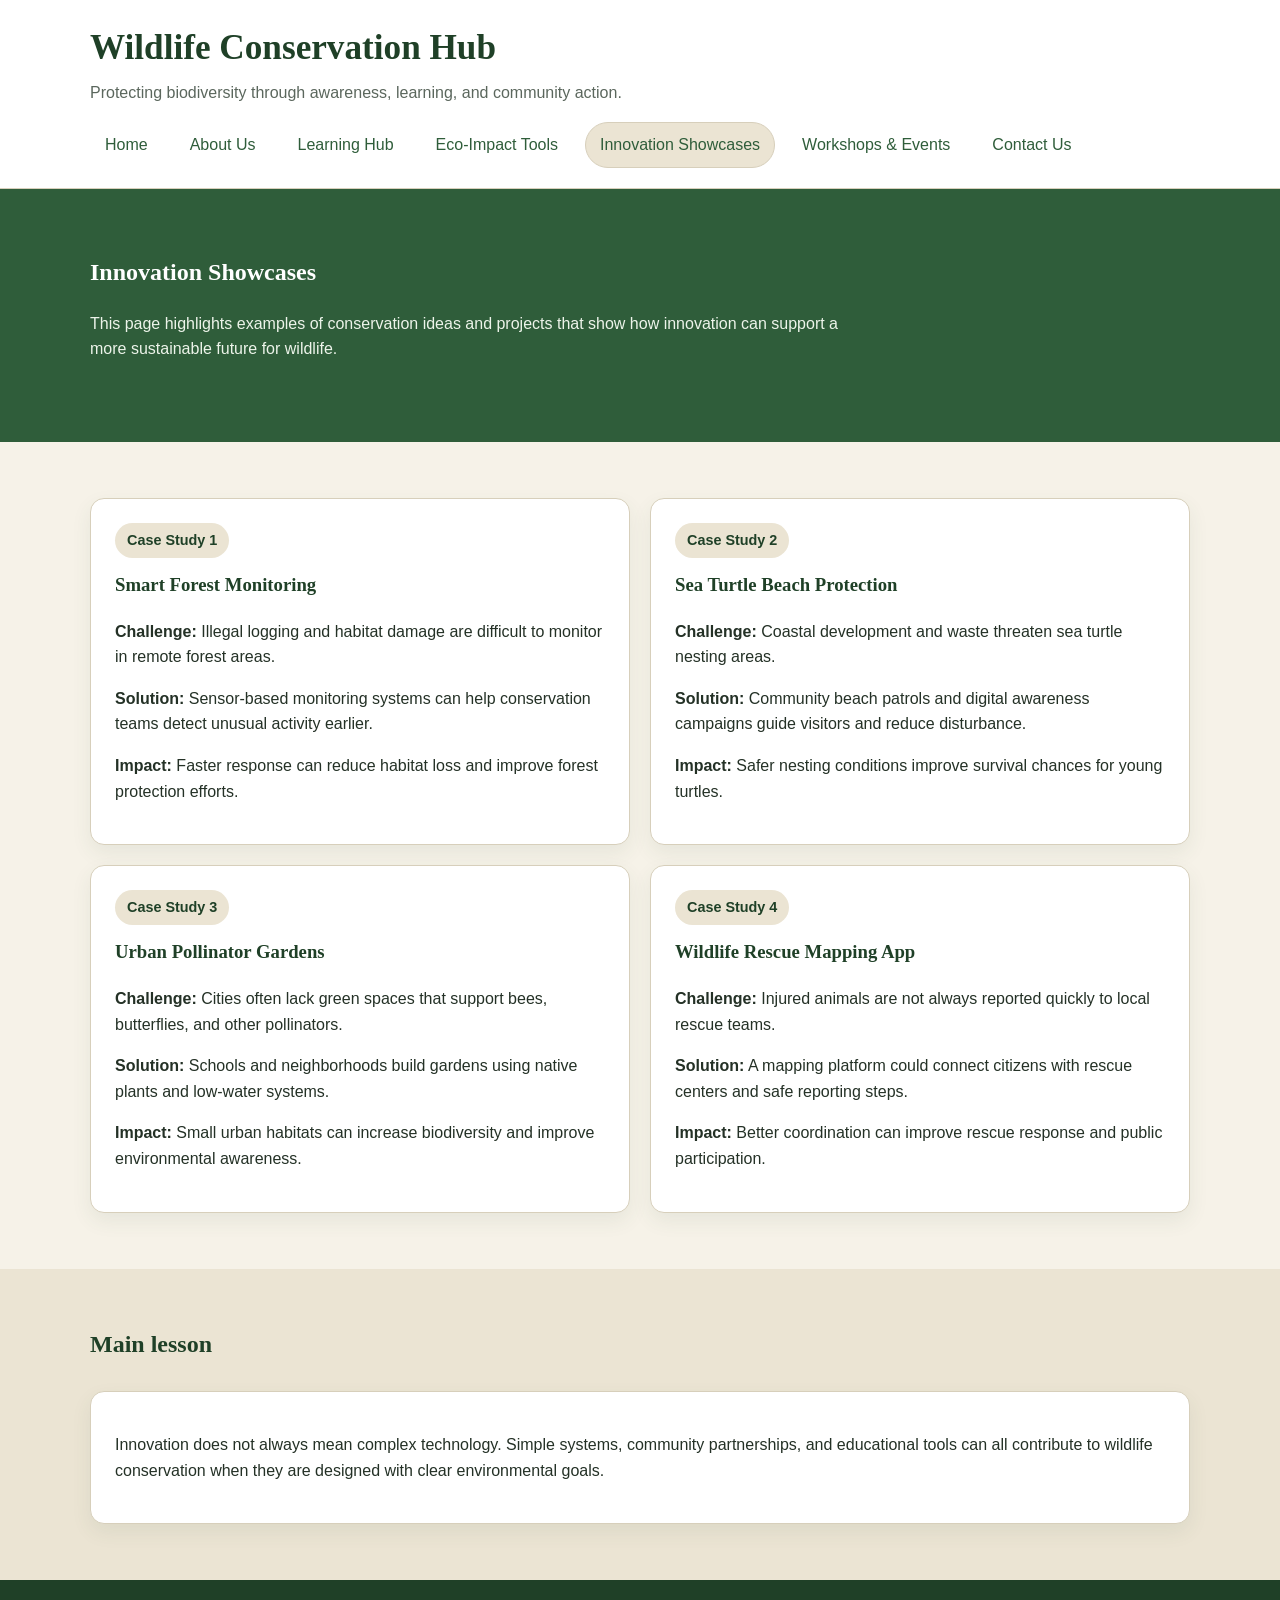
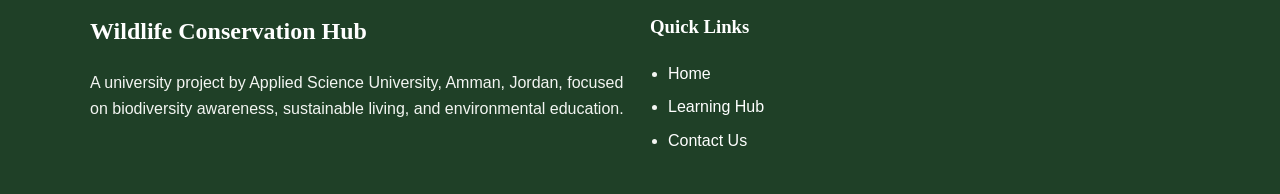
==== innovation-showcases.html @ ca2f1145 "Initial commit" ====
<!DOCTYPE html>
<html lang="en">
<head>
    <meta charset="UTF-8">
    <meta name="viewport" content="width=device-width, initial-scale=1.0">
    <title>Wildlife Conservation Hub | Innovation Showcases</title>
    <link rel="stylesheet" href="styles.css">
</head>
<body>
    <header class="site-header">
        <div class="container">
            <div class="brand">
                <h1>Wildlife Conservation Hub</h1>
                <p>Protecting biodiversity through awareness, learning, and community action.</p>
            </div>
            <nav class="site-nav" aria-label="Main navigation">
                <a href="index.html">Home</a>
                <a href="about.html">About Us</a>
                <a href="learning-hub.html">Learning Hub</a>
                <a href="eco-impact-tools.html">Eco-Impact Tools</a>
                <a class="active" href="innovation-showcases.html">Innovation Showcases</a>
                <a href="workshops-events.html">Workshops &amp; Events</a>
                <a href="contact.html">Contact Us</a>
            </nav>
        </div>
    </header>

    <main>
        <section class="page-banner">
            <div class="container">
                <h2>Innovation Showcases</h2>
                <p>
                    This page highlights examples of conservation ideas and projects that show how innovation can support a more sustainable future for wildlife.
                </p>
            </div>
        </section>

        <section class="section">
            <div class="container">
                <div class="card-grid two-columns">
                    <article class="card">
                        <span class="tag">Case Study 1</span>
                        <h3>Smart Forest Monitoring</h3>
                        <p><strong>Challenge:</strong> Illegal logging and habitat damage are difficult to monitor in remote forest areas.</p>
                        <p><strong>Solution:</strong> Sensor-based monitoring systems can help conservation teams detect unusual activity earlier.</p>
                        <p><strong>Impact:</strong> Faster response can reduce habitat loss and improve forest protection efforts.</p>
                    </article>
                    <article class="card">
                        <span class="tag">Case Study 2</span>
                        <h3>Sea Turtle Beach Protection</h3>
                        <p><strong>Challenge:</strong> Coastal development and waste threaten sea turtle nesting areas.</p>
                        <p><strong>Solution:</strong> Community beach patrols and digital awareness campaigns guide visitors and reduce disturbance.</p>
                        <p><strong>Impact:</strong> Safer nesting conditions improve survival chances for young turtles.</p>
                    </article>
                    <article class="card">
                        <span class="tag">Case Study 3</span>
                        <h3>Urban Pollinator Gardens</h3>
                        <p><strong>Challenge:</strong> Cities often lack green spaces that support bees, butterflies, and other pollinators.</p>
                        <p><strong>Solution:</strong> Schools and neighborhoods build gardens using native plants and low-water systems.</p>
                        <p><strong>Impact:</strong> Small urban habitats can increase biodiversity and improve environmental awareness.</p>
                    </article>
                    <article class="card">
                        <span class="tag">Case Study 4</span>
                        <h3>Wildlife Rescue Mapping App</h3>
                        <p><strong>Challenge:</strong> Injured animals are not always reported quickly to local rescue teams.</p>
                        <p><strong>Solution:</strong> A mapping platform could connect citizens with rescue centers and safe reporting steps.</p>
                        <p><strong>Impact:</strong> Better coordination can improve rescue response and public participation.</p>
                    </article>
                </div>
            </div>
        </section>

        <section class="section section-muted">
            <div class="container">
                <div class="section-heading">
                    <h2>Main lesson</h2>
                </div>
                <article class="card">
                    <p>
                        Innovation does not always mean complex technology. Simple systems, community partnerships, and educational tools can all contribute
                        to wildlife conservation when they are designed with clear environmental goals.
                    </p>
                </article>
            </div>
        </section>
    </main>

    <footer class="site-footer">
        <div class="container footer-layout">
            <div>
                <h2>Wildlife Conservation Hub</h2>
                <p>A university project by Applied Science University, Amman, Jordan, focused on biodiversity awareness, sustainable living, and environmental education.</p>
            </div>
            <div>
                <h3>Quick Links</h3>
                <ul class="footer-links">
                    <li><a href="index.html">Home</a></li>
                    <li><a href="learning-hub.html">Learning Hub</a></li>
                    <li><a href="contact.html">Contact Us</a></li>
                </ul>
            </div>
        </div>
    </footer>
</body>
</html>
---- styles.css ----
* {
    box-sizing: border-box;
}

body {
    margin: 0;
    font-family: Arial, sans-serif;
    background-color: #f6f2e8;
    color: #243126;
    line-height: 1.6;
}

h1,
h2,
h3 {
    margin-top: 0;
    font-family: Georgia, serif;
    color: #1f4027;
}

p,
li,
label,
input,
textarea {
    font-size: 1rem;
}

a {
    color: #2f5d3a;
    text-decoration: none;
}

a:hover {
    color: #1f4027;
}

.container {
    width: 90%;
    max-width: 1100px;
    margin: 0 auto;
}

.site-header {
    padding: 20px 0;
    background-color: #ffffff;
    border-bottom: 1px solid #d7cfbb;
}

.brand h1 {
    margin-bottom: 4px;
    font-size: 2.2rem;
}

.brand p {
    margin: 0;
    color: #5b675d;
}

.site-nav {
    display: flex;
    flex-wrap: wrap;
    gap: 12px;
    margin-top: 16px;
}

.site-nav a {
    padding: 9px 14px;
    border: 1px solid transparent;
    border-radius: 999px;
}

.site-nav a:hover,
.site-nav a.active {
    background-color: #ebe4d3;
    border-color: #d7cfbb;
}

.hero,
.page-banner {
    padding: 64px 0;
    background-color: #2f5d3a;
    color: #ffffff;
}

.hero h2,
.hero h3,
.page-banner h2 {
    color: #ffffff;
}

.page-banner p {
    max-width: 760px;
    color: #edf4ea;
}

.hero-grid,
.split-layout,
.contact-layout {
    display: grid;
    grid-template-columns: 1fr 1fr;
    gap: 24px;
    align-items: start;
}

.eyebrow {
    font-size: 0.9rem;
    font-weight: bold;
    letter-spacing: 1px;
    text-transform: uppercase;
    color: #dce8d9;
}

.hero-card,
.card,
.stat-box,
.tool-box,
.contact-box,
.form-card {
    padding: 24px;
    background-color: #ffffff;
    border: 1px solid #d7cfbb;
    border-radius: 14px;
    box-shadow: 0 8px 20px rgba(47, 93, 58, 0.08);
}

.hero-card {
    color: #243126;
}

.button-row {
    display: flex;
    flex-wrap: wrap;
    gap: 12px;
    margin-top: 24px;
}

.button {
    display: inline-block;
    padding: 12px 18px;
    border: none;
    border-radius: 999px;
    background-color: #90b77d;
    color: #1f4027;
    font-weight: bold;
    cursor: pointer;
}

.button:hover {
    background-color: #7ea56b;
}

.button-secondary {
    background-color: transparent;
    border: 1px solid #dce8d9;
    color: #ffffff;
}

.button-secondary:hover {
    background-color: rgba(255, 255, 255, 0.08);
    color: #ffffff;
}

.section {
    padding: 56px 0;
}

.section-muted {
    background-color: #ebe4d3;
}

.section-heading {
    margin-bottom: 28px;
}

.section-heading p {
    max-width: 720px;
    color: #5b675d;
}

.card-grid,
.stats-grid,
.team-grid,
.tools-grid,
.event-grid,
.footer-layout {
    display: grid;
    gap: 20px;
}

.three-columns,
.stats-grid,
.team-grid,
.tools-grid,
.event-grid {
    grid-template-columns: repeat(3, 1fr);
}

.two-columns,
.footer-layout {
    grid-template-columns: repeat(2, 1fr);
}

.feature-list,
.footer-links,
.simple-list {
    margin: 0;
    padding-left: 18px;
}

.stat-number {
    display: inline-block;
    margin-bottom: 12px;
    font-size: 1.3rem;
    font-weight: bold;
    color: #90b77d;
}

.text-link {
    display: inline-block;
    margin-top: 12px;
    font-weight: bold;
}

.tag {
    display: inline-block;
    margin-bottom: 12px;
    padding: 6px 12px;
    background-color: #ebe4d3;
    border-radius: 999px;
    color: #1f4027;
    font-size: 0.9rem;
    font-weight: bold;
}

form {
    display: grid;
    gap: 16px;
}

.form-row {
    display: grid;
    gap: 8px;
}

input,
textarea {
    width: 100%;
    padding: 12px 14px;
    font-family: Arial, sans-serif;
    border: 1px solid #d7cfbb;
    border-radius: 10px;
    background-color: #fffdf7;
}

textarea {
    min-height: 140px;
    resize: vertical;
}

.site-footer {
    padding: 32px 0;
    background-color: #1f4027;
    color: #f3f5f2;
}

.site-footer h2,
.site-footer h3,
.site-footer a {
    color: #ffffff;
}

.footer-links li {
    margin-bottom: 8px;
}

@media (max-width: 900px) {
    .hero-grid,
    .split-layout,
    .contact-layout,
    .three-columns,
    .two-columns,
    .stats-grid,
    .team-grid,
    .tools-grid,
    .event-grid,
    .footer-layout {
        grid-template-columns: 1fr;
    }
}

@media (max-width: 600px) {
    .brand h1 {
        font-size: 1.8rem;
    }

    .hero,
    .page-banner,
    .section {
        padding: 40px 0;
    }

    .site-nav a,
    .button {
        width: 100%;
        text-align: center;
    }
}
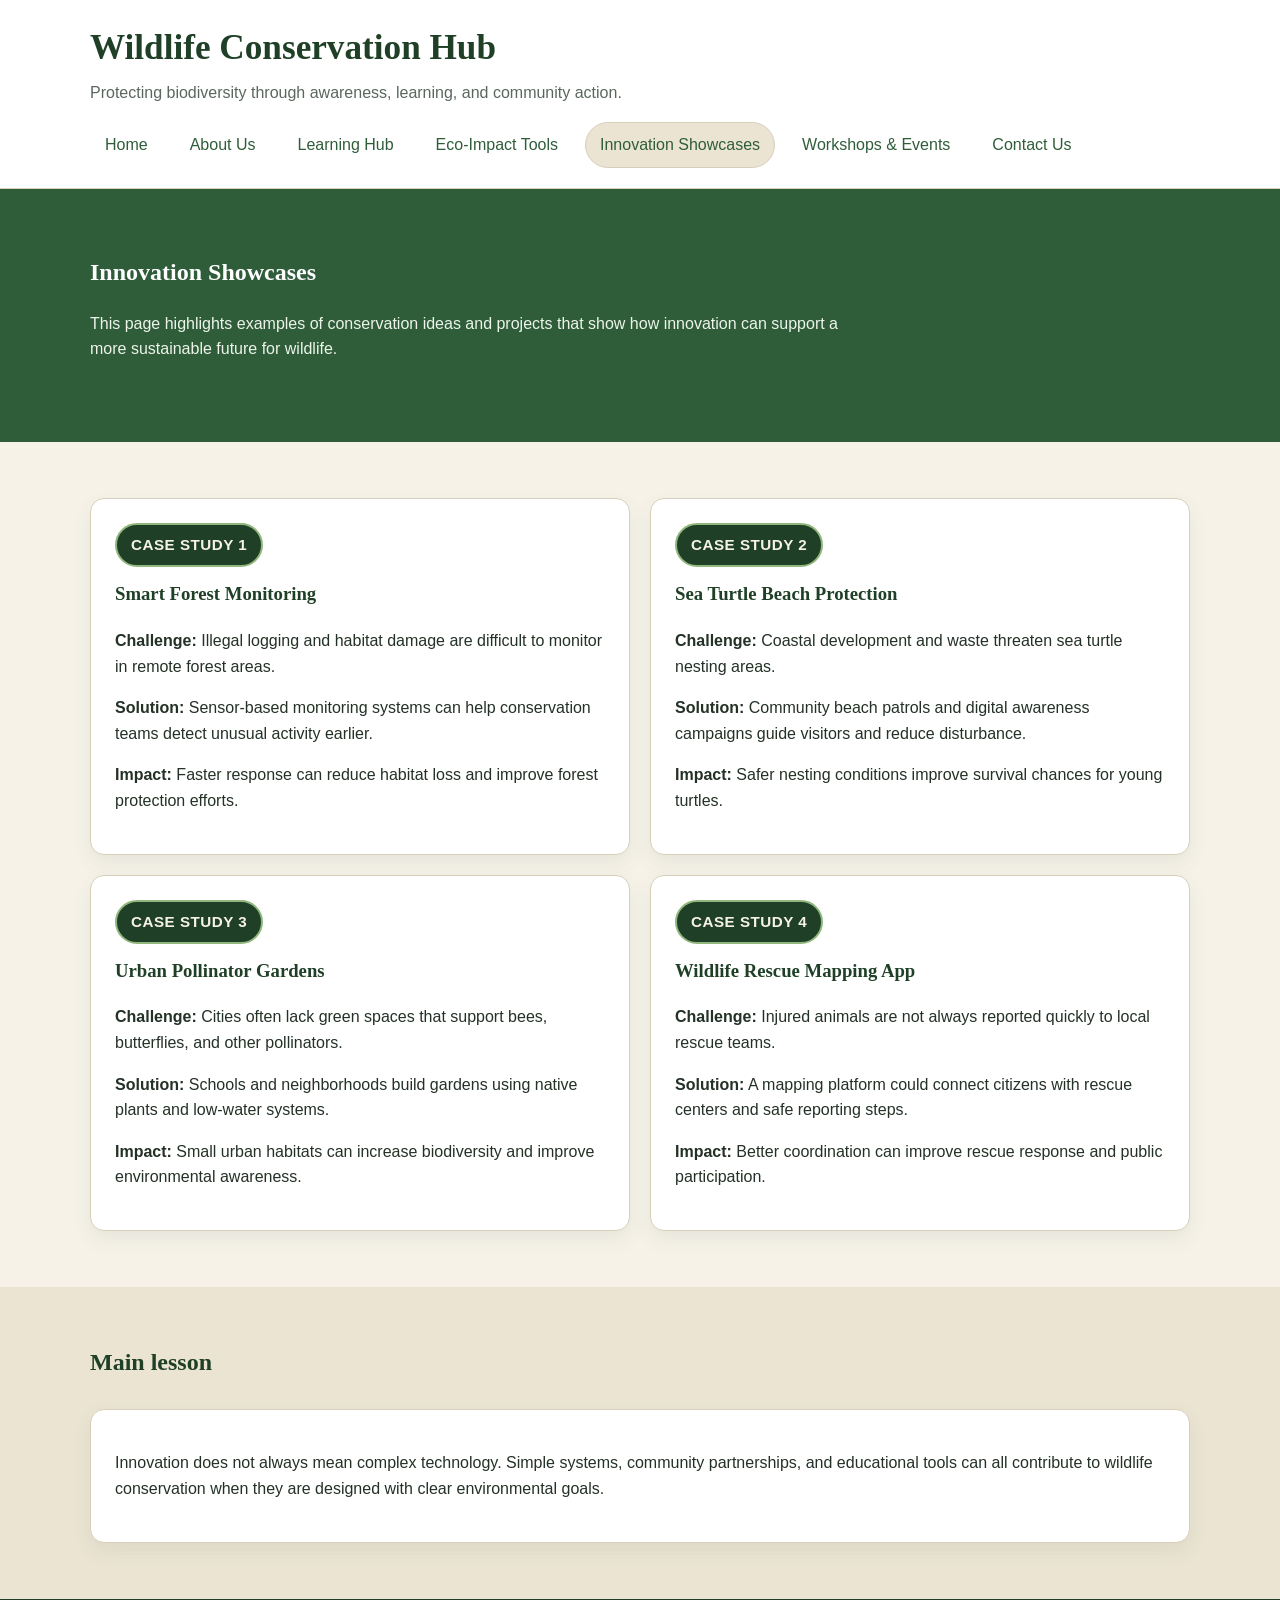
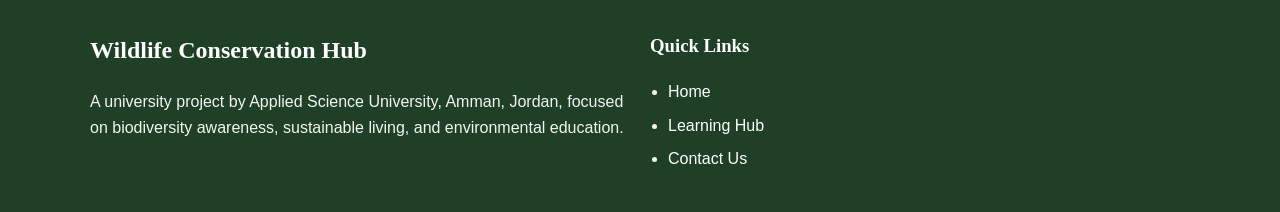
==== commit 35d41091: "Update innovation-showcases.html" ====
--- a/innovation-showcases.html
+++ b/innovation-showcases.html
@@ -5,6 +5,21 @@
     <meta name="viewport" content="width=device-width, initial-scale=1.0">
     <title>Wildlife Conservation Hub | Innovation Showcases</title>
     <link rel="stylesheet" href="styles.css">
+    <style>
+        .case-label {
+            display: inline-block;
+            margin-bottom: 12px;
+            padding: 8px 14px;
+            background-color: #1f4027;
+            border: 2px solid #90b77d;
+            border-radius: 999px;
+            color: #f6f2e8;
+            font-size: 0.95rem;
+            font-weight: bold;
+            letter-spacing: 0.5px;
+            text-transform: uppercase;
+        }
+    </style>
 </head>
 <body>
     <header class="site-header">
@@ -39,28 +54,28 @@
             <div class="container">
                 <div class="card-grid two-columns">
                     <article class="card">
-                        <span class="tag">Case Study 1</span>
+                        <span class="case-label">Case Study 1</span>
                         <h3>Smart Forest Monitoring</h3>
                         <p><strong>Challenge:</strong> Illegal logging and habitat damage are difficult to monitor in remote forest areas.</p>
                         <p><strong>Solution:</strong> Sensor-based monitoring systems can help conservation teams detect unusual activity earlier.</p>
                         <p><strong>Impact:</strong> Faster response can reduce habitat loss and improve forest protection efforts.</p>
                     </article>
                     <article class="card">
-                        <span class="tag">Case Study 2</span>
+                        <span class="case-label">Case Study 2</span>
                         <h3>Sea Turtle Beach Protection</h3>
                         <p><strong>Challenge:</strong> Coastal development and waste threaten sea turtle nesting areas.</p>
                         <p><strong>Solution:</strong> Community beach patrols and digital awareness campaigns guide visitors and reduce disturbance.</p>
                         <p><strong>Impact:</strong> Safer nesting conditions improve survival chances for young turtles.</p>
                     </article>
                     <article class="card">
-                        <span class="tag">Case Study 3</span>
+                        <span class="case-label">Case Study 3</span>
                         <h3>Urban Pollinator Gardens</h3>
                         <p><strong>Challenge:</strong> Cities often lack green spaces that support bees, butterflies, and other pollinators.</p>
                         <p><strong>Solution:</strong> Schools and neighborhoods build gardens using native plants and low-water systems.</p>
                         <p><strong>Impact:</strong> Small urban habitats can increase biodiversity and improve environmental awareness.</p>
                     </article>
                     <article class="card">
-                        <span class="tag">Case Study 4</span>
+                        <span class="case-label">Case Study 4</span>
                         <h3>Wildlife Rescue Mapping App</h3>
                         <p><strong>Challenge:</strong> Injured animals are not always reported quickly to local rescue teams.</p>
                         <p><strong>Solution:</strong> A mapping platform could connect citizens with rescue centers and safe reporting steps.</p>
@@ -103,3 +118,4 @@
     </footer>
 </body>
 </html>
+
